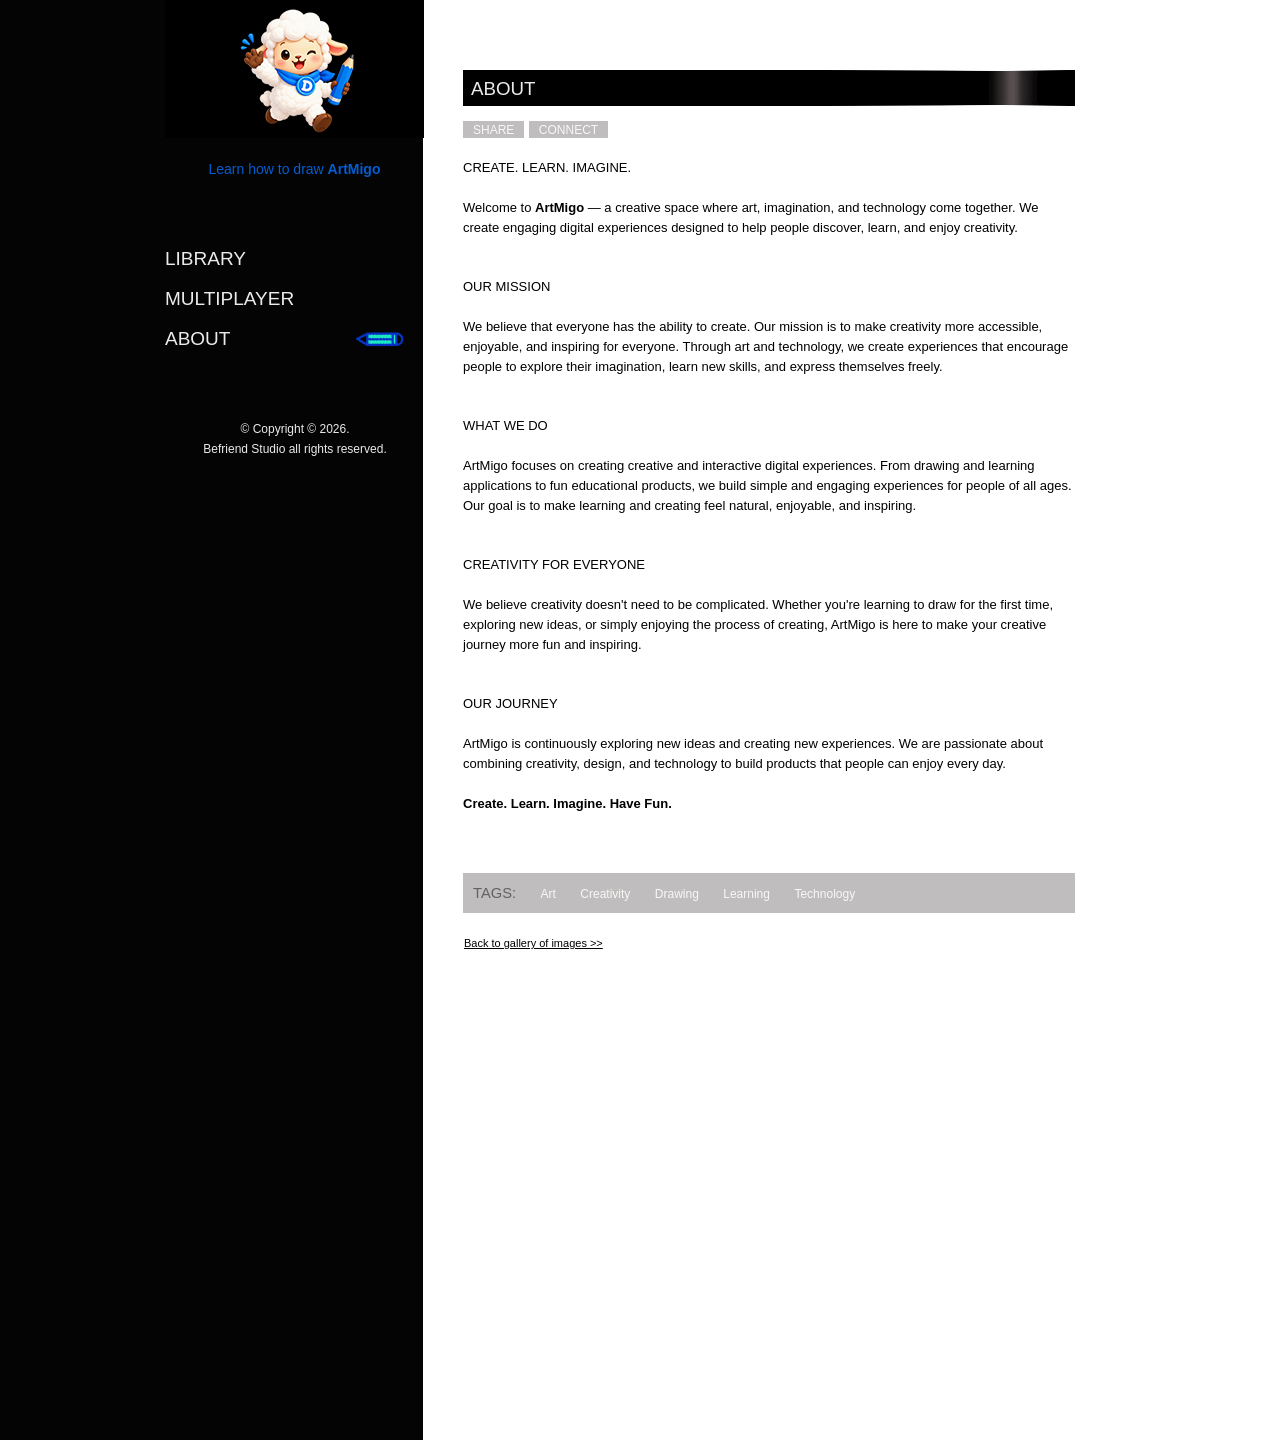
==== about.html @ 0b028e91 "init page init page" ====
<!DOCTYPE html>
<html lang="en">
<head>
    <meta http-equiv="Content-Type" content="text/html; charset=utf-8" />
    <meta name="viewport" content="width=device-width, initial-scale=1.0" />

    <title>About | ArtMigo</title>

    <link rel="stylesheet" href="css/style.css" type="text/css" charset="utf-8" />
</head>

<body>

    <span id="background"></span>

    <div id="page">
        <!-- Sidebar -->
        <div id="sidebar">
			<div id="logo">
				<a href="index.html">Learn how to draw <b>ArtMigo</b></a>
			</div> <!-- /#logo -->
			<ul id="navigation">
				<li ><a href="index.html">Library</a></li>
				<li><a href="images.html">Multiplayer</a></li>
				<li class="selected"><a href="about.html">About</a></li>
				<!-- <li><a href="contact-us.html">Contact Us</a></li> -->
				<!-- <li><a href="blog.html">Blog</a></li> -->
			</ul> <!-- /#navigation -->
			<!-- <ul id="connect">
				<li><a href="http://facebook.com/freewebsitetemplates" target="_blank" class="facebook"></a></li>
				<li><a href="http://twitter.com/fwtemplates" target="_blank" class="twitter"></a></li>
				<li><a href="" class="link-us"></a></li>
			</ul> -->
			<div class="footer">
				&copy; Copyright &copy; 2026.<br/>
				<a href="index.html">Befriend Studio</a> all rights reserved.
			</div> <!-- /.footer -->
		</div> <!-- /#sidebar -->
        <!-- /#sidebar -->


        <!-- Main Content -->
        <div id="contents">

            <!-- <span class="header"></span> -->

            <h3>About</h3>

            <!-- Optional Share Links -->
            <div class="links">
                <a href="#">Share</a>
                <a href="#">Connect</a>
            </div>


            <div class="about">

                <span>
                    CREATE. LEARN. IMAGINE.
                </span>

                <p>
                    Welcome to <strong>ArtMigo</strong> — a creative space
                    where art, imagination, and technology come together.
                    We create engaging digital experiences designed to help
                    people discover, learn, and enjoy creativity.
                </p>


                <span>
                    OUR MISSION
                </span>

                <p>
                    We believe that everyone has the ability to create.
                    Our mission is to make creativity more accessible,
                    enjoyable, and inspiring for everyone.
                    Through art and technology, we create experiences
                    that encourage people to explore their imagination,
                    learn new skills, and express themselves freely.
                </p>


                <span>
                    WHAT WE DO
                </span>

                <p>
                    ArtMigo focuses on creating creative and interactive
                    digital experiences. From drawing and learning
                    applications to fun educational products, we build
                    simple and engaging experiences for people of all ages.
                    Our goal is to make learning and creating feel natural,
                    enjoyable, and inspiring.
                </p>


                <span>
                    CREATIVITY FOR EVERYONE
                </span>

                <p>
                    We believe creativity doesn't need to be complicated.
                    Whether you're learning to draw for the first time,
                    exploring new ideas, or simply enjoying the process
                    of creating, ArtMigo is here to make your creative
                    journey more fun and inspiring.
                </p>


                <span>
                    OUR JOURNEY
                </span>

                <p>
                    ArtMigo is continuously exploring new ideas and creating
                    new experiences. We are passionate about combining
                    creativity, design, and technology to build products
                    that people can enjoy every day.
                    <br /><br />

                    <strong>Create. Learn. Imagine. Have Fun.</strong>
                </p>

            </div>


            <!-- Tags -->
            <div class="tags">

                <span>Tags:</span>

                <a href="#">Art</a>
                <a href="#">Creativity</a>
                <a href="#">Drawing</a>
                <a href="#">Learning</a>
                <a href="#">Technology</a>

            </div>


            <!-- Optional Gallery Images -->
            <!--
            <ul class="images">

                <li>
                    <img src="images/image1.jpg" alt="ArtMigo Artwork" />
                </li>

                <li>
                    <img src="images/image2.jpg" alt="ArtMigo Artwork" />
                </li>

                <li>
                    <img src="images/image3.jpg" alt="ArtMigo Artwork" />
                </li>

                <li>
                    <img src="images/image4.jpg" alt="ArtMigo Artwork" />
                </li>

            </ul>
            -->

            <a href="index.html" class="img-gallery">
                Back to gallery of images >>
            </a>

        </div>
        <!-- /#contents -->

    </div>
    <!-- /#page -->

</body>
</html>
---- css/style.css ----
/* Website template by freewebsitetemplates.com */
html {
	font-family: Arial, Helvetica, sans-serif;
}
body {
	background: url(../images/bg-body.jpg) repeat;
	margin: 0;
}
img {
	border: 0;
}
#background {
	background-color: #050404;
	display: block;
	height: 1440px;
	width: 50%;
	position: absolute;
	left: 0;
	top: 0;
}
#page {
	background: url(../images/bg-page.jpg) repeat-y left top;
	width: 960px;
	margin: 0 auto;
	position: relative;
}

#connect .facebook, #connect .twitter, #connect .link-us {
	background: url(../images/icons.gif) no-repeat;
}
#contents span.header, #contents h3, #contents ul li, #contents div.blogs span {
	background: url(../images/interface.gif) no-repeat;
}

/** Links **/
#sidebar {
	float: left;
	color: #ebebeb;
	height: 100%;
	width: 260px;
	padding-left: 5px;
}
#sidebar ul {
	list-style-type: none;
	margin: 0 0 60px;
	padding: 0;	
	text-align: left;
}
#sidebar a {
	color: #ebebeb;
	text-decoration: none;
}

#logo {
	line-height: 20px;
	margin: 0 0 60px;
}
#logo a {
	background: url(../images/logo.jpg) no-repeat right top;
	color: #045dd1;
	display: block;
	font-size: 14px;
	width: 209px;
	padding: 159px 25px 0;
	text-align: center;
}
#logo a em {
	font-size: 16px;
}

#navigation li {
	font-size: 19px;
	line-height: 40px;
}
#navigation li a {
	display: block;
	width: 259px;
	text-transform: uppercase;
}
#navigation li.selected a, #navigation li a:hover {
	background: url(../images/arrow-left.png) no-repeat 190px center;
}

#connect {
	display: inline-block;
}
#connect li {
	float: left;
	width: 85px;
	text-align: center;
}
#connect li a {
	display: block;
	height: 36px;
	margin: 0 auto;
}
#connect .facebook {
	background-position: 0 0;
	width: 40px;
}
#connect .twitter {
	background-position: 0 -47px;
	width: 46px;
}
#connect .link-us {
	background-position: 0 -94px;
	width: 40px;
}

#sidebar .footer {
	font-size: 12px;
	line-height: 20px;
	text-align: center;
}

/** Contents **/
#contents {
	min-height: 1380px;
	width: 690px;
	margin: 0 0 0 264px;
	padding-top: 60px;
}
#contents span.header {
	background-position: 0 -224px;
	display: block;
	height: 47px;
	width: 644px;
	margin: 0 auto 13px;
}
#contents h3 {
	background-position: 0 -154px;
	color: #ebebeb;
	font-weight: normal;
	height: 27px;
	width: 596px;
	margin: 0 auto;
	padding: 18px 8px 15px;
	text-transform: uppercase;
}
#contents div {
	width: 612px;
	margin: 0 auto;
	padding: 0 0 20px;
}
#contents div a {
	color: #a40e0e;
	text-decoration: none;
}
#contents div p {
	font-size: 13px;
	line-height: 20px;
	margin: 20px 0 19px;
	padding: 0 0 20px;
}

#contents ul.images {
	display: inline-block;
	list-style-type: none;
	width: 622px;
	margin: 0 auto 15px;
}
#contents ul.images li {
	float: left;
	background-position: 0 0;
	height: 130px;
	width: 130px;
	margin: 13px 5px 13px;
	padding: 7px 7px 17px;
}

#contents .img-gallery {
	color: #000000;
	display: block;
	font-size: 11px;
	line-height: 20px;
	margin-left: 40px; 
}

#contents a.more {
	font-style: italic;
	text-decoration: underline;
}

/** About **/
#contents div.links a {
	background-color: #bfbdbd;
	color: #faf7f7;
	font-size: 12px;
	padding: 2px 10px 1px;
	text-decoration: none;
	text-transform: uppercase;
}

#contents div.about {
	margin-bottom: 0;
	padding-bottom: 20px;
}

#contents div.about span {
	font-size: 13px;
	line-height: 20px;
	text-transform: uppercase;
}

#contents div.tags {
	background-color: #bfbdbd;
	height: 40px;
	line-height: 40px;
	margin-bottom: 20px;
	padding: 0;
}
#contents div.tags span {
	color: #626262;
	font-size: 0.92em;
	padding: 0 10px;
	text-transform: uppercase;
}
#contents div.tags a {
	color: #faf7f7;
	font-size: 12px;
	padding: 0 10px;
}

/** Blog **/
#contents div.blogs p {
	height: 160px;
	margin: 0;
	padding: 0;
}
#contents div.blogs span {
	float: left;
	background-position: 0 0;
	display: block;
	height: 130px;
	width: 130px;
	margin-right: 10px;
	padding: 7px 7px 23px;
}
#contents div.paginate a {
	color: #434242;
	font-size: 0.9em;
	padding: 0 3px;
}

/** IE6 **/
#background {
	_height: 1440px;
}

#sidebar {
	_height: 1440px;
}
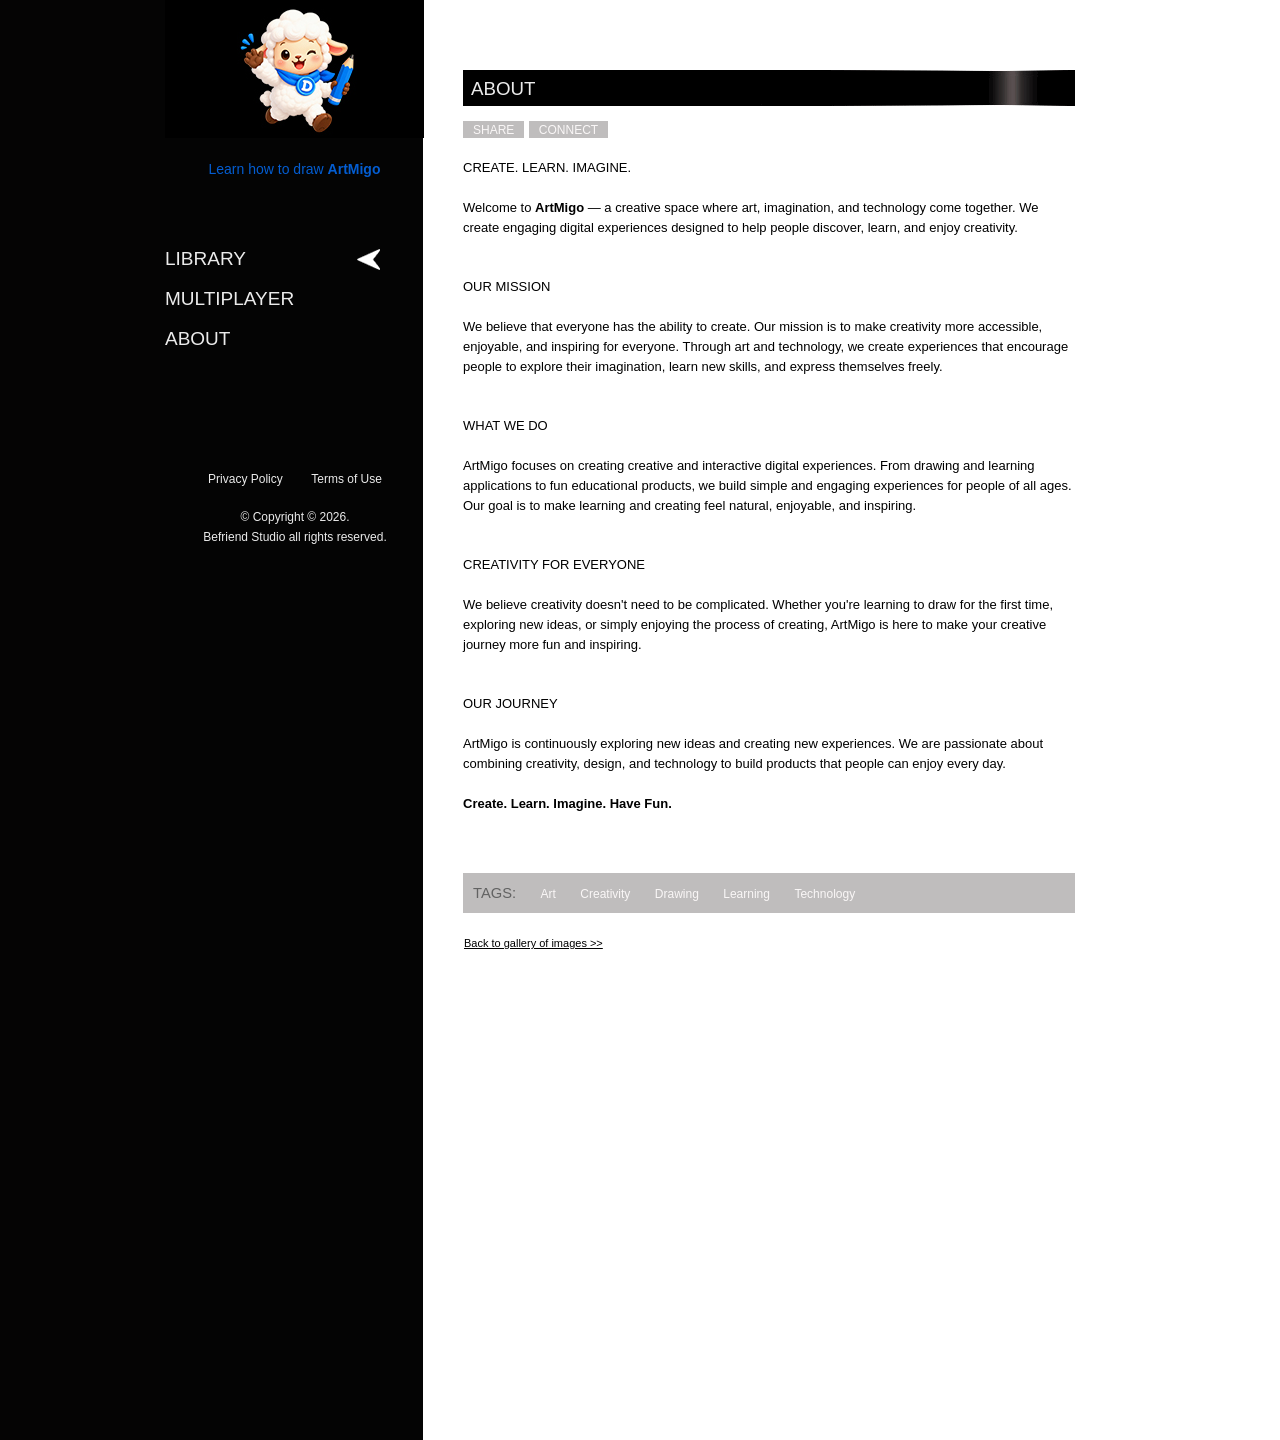
==== commit a2d62748: "update" ====
--- a/about.html
+++ b/about.html
@@ -14,28 +14,89 @@
     <span id="background"></span>
 
     <div id="page">
-        <!-- Sidebar -->
+         <!-- =========================
+             SIDEBAR
+        ========================== -->
+
         <div id="sidebar">
-			<div id="logo">
-				<a href="index.html">Learn how to draw <b>ArtMigo</b></a>
-			</div> <!-- /#logo -->
-			<ul id="navigation">
-				<li ><a href="index.html">Library</a></li>
-				<li><a href="images.html">Multiplayer</a></li>
-				<li class="selected"><a href="about.html">About</a></li>
-				<!-- <li><a href="contact-us.html">Contact Us</a></li> -->
-				<!-- <li><a href="blog.html">Blog</a></li> -->
-			</ul> <!-- /#navigation -->
-			<!-- <ul id="connect">
-				<li><a href="http://facebook.com/freewebsitetemplates" target="_blank" class="facebook"></a></li>
-				<li><a href="http://twitter.com/fwtemplates" target="_blank" class="twitter"></a></li>
-				<li><a href="" class="link-us"></a></li>
-			</ul> -->
-			<div class="footer">
-				&copy; Copyright &copy; 2026.<br/>
-				<a href="index.html">Befriend Studio</a> all rights reserved.
-			</div> <!-- /.footer -->
-		</div> <!-- /#sidebar -->
+
+
+            <!-- LOGO -->
+
+            <div id="logo">
+
+                <a href="index.html">
+                    Learn how to draw <b>ArtMigo</b>
+                </a>
+
+            </div>
+            <!-- /#logo -->
+
+
+            <!-- MAIN NAVIGATION -->
+
+            <ul id="navigation">
+
+                <li class="selected">
+                    <a href="index.html">
+                        Library
+                    </a>
+                </li>
+
+
+                <li>
+                    <a href="images.html">
+                        Multiplayer
+                    </a>
+                </li>
+
+
+                <li>
+                    <a href="about.html">
+                        About
+                    </a>
+                </li>
+
+            </ul>
+            <!-- /#navigation -->
+
+
+            <!-- LEGAL LINKS -->
+
+            <div class="legal-links">
+
+                <a href="privacy-policy.html">
+                    Privacy Policy
+                </a>
+
+
+                <a href="terms-of-use.html">
+                    Terms of Use
+                </a>
+
+            </div>
+            <!-- /.legal-links -->
+
+
+            <!-- FOOTER -->
+
+            <div class="footer">
+
+                &copy; Copyright &copy; 2026.
+
+                <br />
+
+                <a href="index.html">
+                    Befriend Studio
+                </a>
+
+                all rights reserved.
+
+            </div>
+            <!-- /.footer -->
+
+
+        </div>
         <!-- /#sidebar -->
 
 
--- a/css/style.css
+++ b/css/style.css
@@ -1,252 +1,357 @@
 /* Website template by freewebsitetemplates.com */
+
 html {
-	font-family: Arial, Helvetica, sans-serif;
-}
+    font-family: Arial, Helvetica, sans-serif;
+}
+
 body {
-	background: url(../images/bg-body.jpg) repeat;
-	margin: 0;
-}
+    background: url(../images/bg-body.jpg) repeat;
+    margin: 0;
+}
+
 img {
-	border: 0;
-}
+    border: 0;
+}
+
 #background {
-	background-color: #050404;
-	display: block;
-	height: 1440px;
-	width: 50%;
-	position: absolute;
-	left: 0;
-	top: 0;
-}
+    background-color: #050404;
+    display: block;
+    height: 1440px;
+    width: 50%;
+    position: absolute;
+    left: 0;
+    top: 0;
+}
+
 #page {
-	background: url(../images/bg-page.jpg) repeat-y left top;
-	width: 960px;
-	margin: 0 auto;
-	position: relative;
-}
-
-#connect .facebook, #connect .twitter, #connect .link-us {
-	background: url(../images/icons.gif) no-repeat;
-}
-#contents span.header, #contents h3, #contents ul li, #contents div.blogs span {
-	background: url(../images/interface.gif) no-repeat;
-}
-
-/** Links **/
+    background: url(../images/bg-page.jpg) repeat-y left top;
+    width: 960px;
+    margin: 0 auto;
+    position: relative;
+}
+
+/* Icons */
+
+#connect .facebook,
+#connect .twitter,
+#connect .link-us {
+    background: url(../images/icons.gif) no-repeat;
+}
+
+#contents span.header,
+#contents h3,
+#contents ul li,
+#contents div.blogs span {
+    background: url(../images/interface.gif) no-repeat;
+}
+
+/* =========================================
+   SIDEBAR
+========================================= */
+
 #sidebar {
-	float: left;
-	color: #ebebeb;
-	height: 100%;
-	width: 260px;
-	padding-left: 5px;
-}
+    float: left;
+    color: #ebebeb;
+    height: 100%;
+    min-height: 1440px;
+    width: 260px;
+    padding-left: 5px;
+    position: relative;
+}
+
 #sidebar ul {
-	list-style-type: none;
-	margin: 0 0 60px;
-	padding: 0;	
-	text-align: left;
-}
+    list-style-type: none;
+    margin: 0 0 60px;
+    padding: 0;
+    text-align: left;
+}
+
 #sidebar a {
-	color: #ebebeb;
-	text-decoration: none;
-}
+    color: #ebebeb;
+    text-decoration: none;
+}
+
+/* =========================================
+   LOGO
+========================================= */
 
 #logo {
-	line-height: 20px;
-	margin: 0 0 60px;
-}
+    line-height: 20px;
+    margin: 0 0 60px;
+}
+
 #logo a {
-	background: url(../images/logo.jpg) no-repeat right top;
-	color: #045dd1;
-	display: block;
-	font-size: 14px;
-	width: 209px;
-	padding: 159px 25px 0;
-	text-align: center;
-}
+    background: url(../images/logo.jpg) no-repeat right top;
+    color: #045dd1;
+    display: block;
+    font-size: 14px;
+    width: 209px;
+    padding: 159px 25px 0;
+    text-align: center;
+}
+
 #logo a em {
-	font-size: 16px;
-}
+    font-size: 16px;
+}
+
+#logo a b {
+    font-weight: bold;
+}
+
+/* =========================================
+   NAVIGATION
+========================================= */
 
 #navigation li {
-	font-size: 19px;
-	line-height: 40px;
-}
+    font-size: 19px;
+    line-height: 40px;
+}
+
 #navigation li a {
-	display: block;
-	width: 259px;
-	text-transform: uppercase;
-}
-#navigation li.selected a, #navigation li a:hover {
-	background: url(../images/arrow-left.png) no-repeat 190px center;
-}
+    display: block;
+    width: 259px;
+    text-transform: uppercase;
+}
+
+#navigation li.selected a,
+#navigation li a:hover {
+    background: url(../images/arrow-left.png) no-repeat 190px center;
+}
+
+/* =========================================
+   SOCIAL LINKS
+========================================= */
 
 #connect {
-	display: inline-block;
-}
+    display: inline-block;
+}
+
 #connect li {
-	float: left;
-	width: 85px;
-	text-align: center;
-}
+    float: left;
+    width: 85px;
+    text-align: center;
+}
+
 #connect li a {
-	display: block;
-	height: 36px;
-	margin: 0 auto;
-}
+    display: block;
+    height: 36px;
+    margin: 0 auto;
+}
+
 #connect .facebook {
-	background-position: 0 0;
-	width: 40px;
-}
+    background-position: 0 0;
+    width: 40px;
+}
+
 #connect .twitter {
-	background-position: 0 -47px;
-	width: 46px;
-}
+    background-position: 0 -47px;
+    width: 46px;
+}
+
 #connect .link-us {
-	background-position: 0 -94px;
-	width: 40px;
-}
+    background-position: 0 -94px;
+    width: 40px;
+}
+
+/* =========================================
+   LEGAL LINKS
+========================================= */
+
+.legal-links {
+    width: 100%;
+    text-align: center;
+    margin-top: 110px;
+    margin-bottom: 20px;
+}
+
+.legal-links a {
+    display: inline-block;
+    color: #ebebeb;
+    font-size: 12px;
+    text-decoration: none;
+    margin: 0 12px;
+}
+
+.legal-links a:hover {
+    color: #045dd1;
+    text-decoration: underline;
+}
+
+/* =========================================
+   FOOTER
+========================================= */
 
 #sidebar .footer {
-	font-size: 12px;
-	line-height: 20px;
-	text-align: center;
-}
-
-/** Contents **/
+    font-size: 12px;
+    line-height: 20px;
+    text-align: center;
+    width: 100%;
+}
+
+#sidebar .footer a {
+    color: #ebebeb;
+}
+
+#sidebar .footer a:hover {
+    color: #045dd1;
+}
+
+/* =========================================
+   CONTENTS
+========================================= */
+
 #contents {
-	min-height: 1380px;
-	width: 690px;
-	margin: 0 0 0 264px;
-	padding-top: 60px;
-}
+    min-height: 1380px;
+    width: 690px;
+    margin: 0 0 0 264px;
+    padding-top: 60px;
+}
+
 #contents span.header {
-	background-position: 0 -224px;
-	display: block;
-	height: 47px;
-	width: 644px;
-	margin: 0 auto 13px;
-}
+    background-position: 0 -224px;
+    display: block;
+    height: 47px;
+    width: 644px;
+    margin: 0 auto 13px;
+}
+
 #contents h3 {
-	background-position: 0 -154px;
-	color: #ebebeb;
-	font-weight: normal;
-	height: 27px;
-	width: 596px;
-	margin: 0 auto;
-	padding: 18px 8px 15px;
-	text-transform: uppercase;
-}
+    background-position: 0 -154px;
+    color: #ebebeb;
+    font-weight: normal;
+    height: 27px;
+    width: 596px;
+    margin: 0 auto;
+    padding: 18px 8px 15px;
+    text-transform: uppercase;
+}
+
 #contents div {
-	width: 612px;
-	margin: 0 auto;
-	padding: 0 0 20px;
-}
+    width: 612px;
+    margin: 0 auto;
+    padding: 0 0 20px;
+}
+
 #contents div a {
-	color: #a40e0e;
-	text-decoration: none;
-}
+    color: #a40e0e;
+    text-decoration: none;
+}
+
 #contents div p {
-	font-size: 13px;
-	line-height: 20px;
-	margin: 20px 0 19px;
-	padding: 0 0 20px;
+    font-size: 13px;
+    line-height: 20px;
+    margin: 20px 0 19px;
+    padding: 0 0 20px;
 }
 
 #contents ul.images {
-	display: inline-block;
-	list-style-type: none;
-	width: 622px;
-	margin: 0 auto 15px;
-}
+    display: inline-block;
+    list-style-type: none;
+    width: 622px;
+    margin: 0 auto 15px;
+}
+
 #contents ul.images li {
-	float: left;
-	background-position: 0 0;
-	height: 130px;
-	width: 130px;
-	margin: 13px 5px 13px;
-	padding: 7px 7px 17px;
+    float: left;
+    background-position: 0 0;
+    height: 130px;
+    width: 130px;
+    margin: 13px 5px 13px;
+    padding: 7px 7px 17px;
 }
 
 #contents .img-gallery {
-	color: #000000;
-	display: block;
-	font-size: 11px;
-	line-height: 20px;
-	margin-left: 40px; 
+    color: #000000;
+    display: block;
+    font-size: 11px;
+    line-height: 20px;
+    margin-left: 40px;
 }
 
 #contents a.more {
-	font-style: italic;
-	text-decoration: underline;
-}
-
-/** About **/
+    font-style: italic;
+    text-decoration: underline;
+}
+
+/* =========================================
+   ABOUT
+========================================= */
+
 #contents div.links a {
-	background-color: #bfbdbd;
-	color: #faf7f7;
-	font-size: 12px;
-	padding: 2px 10px 1px;
-	text-decoration: none;
-	text-transform: uppercase;
+    background-color: #bfbdbd;
+    color: #faf7f7;
+    font-size: 12px;
+    padding: 2px 10px 1px;
+    text-decoration: none;
+    text-transform: uppercase;
 }
 
 #contents div.about {
-	margin-bottom: 0;
-	padding-bottom: 20px;
+    margin-bottom: 0;
+    padding-bottom: 20px;
 }
 
 #contents div.about span {
-	font-size: 13px;
-	line-height: 20px;
-	text-transform: uppercase;
+    font-size: 13px;
+    line-height: 20px;
+    text-transform: uppercase;
 }
 
 #contents div.tags {
-	background-color: #bfbdbd;
-	height: 40px;
-	line-height: 40px;
-	margin-bottom: 20px;
-	padding: 0;
-}
+    background-color: #bfbdbd;
+    height: 40px;
+    line-height: 40px;
+    margin-bottom: 20px;
+    padding: 0;
+}
+
 #contents div.tags span {
-	color: #626262;
-	font-size: 0.92em;
-	padding: 0 10px;
-	text-transform: uppercase;
-}
+    color: #626262;
+    font-size: 0.92em;
+    padding: 0 10px;
+    text-transform: uppercase;
+}
+
 #contents div.tags a {
-	color: #faf7f7;
-	font-size: 12px;
-	padding: 0 10px;
-}
-
-/** Blog **/
+    color: #faf7f7;
+    font-size: 12px;
+    padding: 0 10px;
+}
+
+/* =========================================
+   BLOG
+========================================= */
+
 #contents div.blogs p {
-	height: 160px;
-	margin: 0;
-	padding: 0;
-}
+    height: 160px;
+    margin: 0;
+    padding: 0;
+}
+
 #contents div.blogs span {
-	float: left;
-	background-position: 0 0;
-	display: block;
-	height: 130px;
-	width: 130px;
-	margin-right: 10px;
-	padding: 7px 7px 23px;
-}
+    float: left;
+    background-position: 0 0;
+    display: block;
+    height: 130px;
+    width: 130px;
+    margin-right: 10px;
+    padding: 7px 7px 23px;
+}
+
 #contents div.paginate a {
-	color: #434242;
-	font-size: 0.9em;
-	padding: 0 3px;
-}
-
-/** IE6 **/
+    color: #434242;
+    font-size: 0.9em;
+    padding: 0 3px;
+}
+
+/* =========================================
+   IE6
+========================================= */
+
 #background {
-	_height: 1440px;
+    _height: 1440px;
 }
 
 #sidebar {
-	_height: 1440px;
-}
+    _height: 1440px;
+}
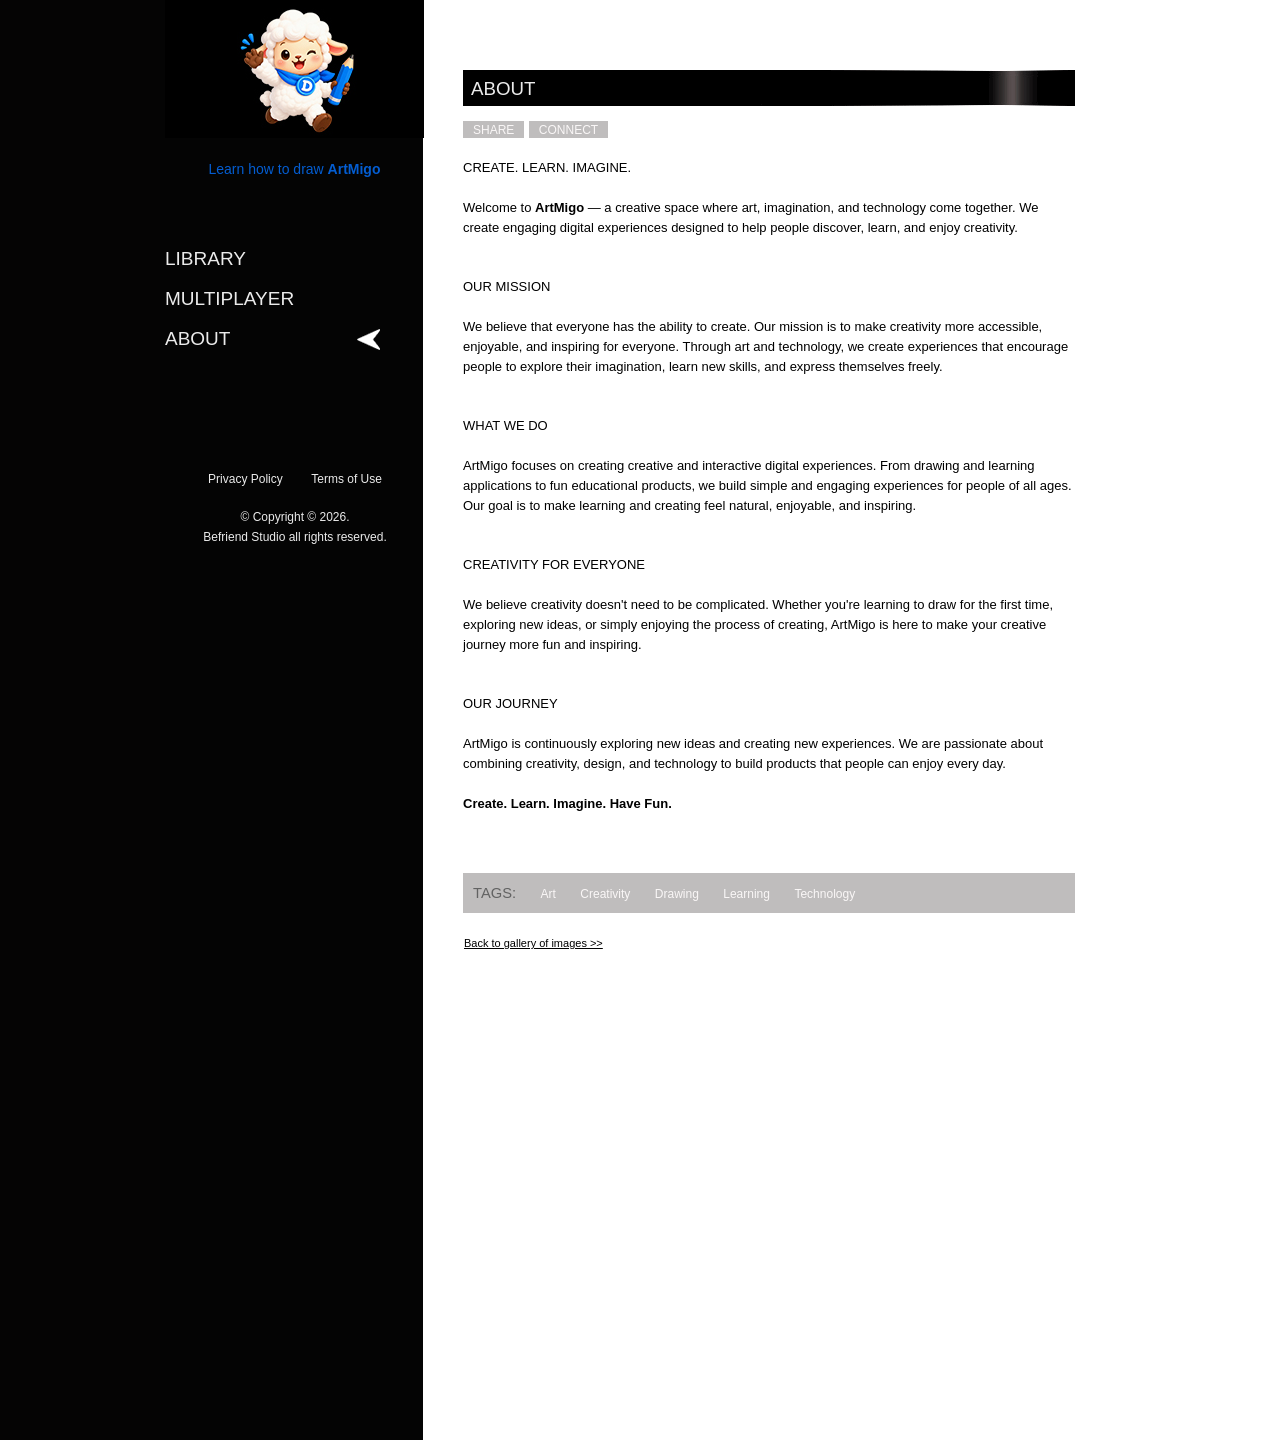
==== commit 1b599e14: "fix select" ====
--- a/about.html
+++ b/about.html
@@ -37,7 +37,7 @@
 
             <ul id="navigation">
 
-                <li class="selected">
+                <li >
                     <a href="index.html">
                         Library
                     </a>
@@ -51,7 +51,7 @@
                 </li>
 
 
-                <li>
+                <li class="selected">
                     <a href="about.html">
                         About
                     </a>
